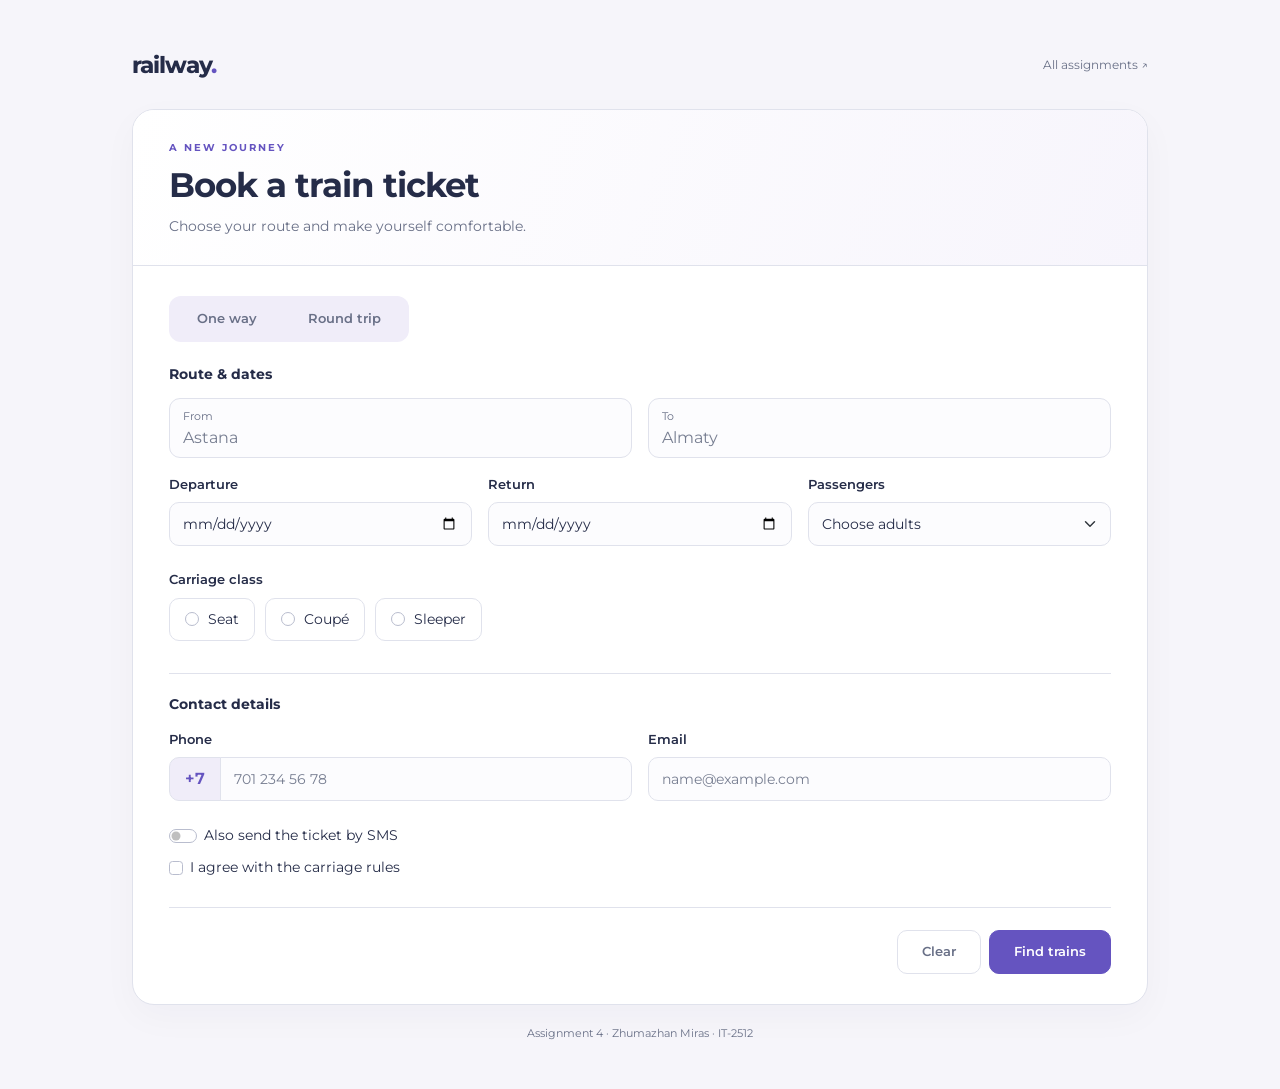
==== task1.html @ f0c6a9f0 "Add Web Technologies assignment 4 forms and report" ====
<!doctype html>
<html lang="en">
<head>
  <meta charset="utf-8">
  <meta name="viewport" content="width=device-width, initial-scale=1">
  <title>Book a train ticket</title>
  <link rel="stylesheet" href="assets/vendor/bootstrap.min.css">
  <link rel="stylesheet" href="style.css">
</head>
<body class="app-page train-page">
  <main class="container page-shell py-4 py-md-5">
    <nav class="page-nav" aria-label="Page navigation">
      <a class="brand" href="index.html">railway<span>.</span></a>
      <a href="index.html">All assignments <span aria-hidden="true">↗</span></a>
    </nav>
    <div class="ticket">
      <header class="ticket-header">
        <p class="eyebrow">A NEW JOURNEY</p>
        <h1>Book a train ticket</h1>
        <p class="heading-note">Choose your route and make yourself comfortable.</p>
      </header>
      <form class="ticket-form" action="/submit" method="post">
        <!-- Two radio inputs form one trip choice. -->
        <fieldset class="mb-4">
          <legend class="visually-hidden">Trip type</legend>
          <div class="btn-group trip-toggle">
            <input class="btn-check" type="radio" id="one-way" name="trip" value="one-way" required>
            <label class="btn" for="one-way">One way</label>
            <input class="btn-check" type="radio" id="round-trip" name="trip" value="round-trip" required>
            <label class="btn" for="round-trip">Round trip</label>
          </div>
        </fieldset>

        <h2 class="section-title">Route &amp; dates</h2>
        <!-- Bootstrap columns stack on phones. -->
        <div class="row g-3 mb-4">
          <div class="col-md-6">
            <div class="form-floating route-field">
              <input class="form-control" type="text" id="from" name="from" placeholder="Astana" required>
              <label for="from">From</label>
            </div>
          </div>
          <div class="col-md-6">
            <div class="form-floating route-field">
              <input class="form-control" type="text" id="to" name="to" placeholder="Almaty" required>
              <label for="to">To</label>
            </div>
          </div>
          <div class="col-md-4">
            <label class="form-label" for="departure">Departure</label>
            <input class="form-control" type="date" id="departure" name="departure" required>
          </div>
          <div class="col-md-4">
            <label class="form-label" for="return">Return</label>
            <input class="form-control" type="date" id="return" name="return">
          </div>
          <div class="col-md-4">
            <label class="form-label" for="passengers">Passengers</label>
            <select class="form-select" id="passengers" name="passengers" required>
              <option value="">Choose adults</option>
              <option value="1">1 adult</option>
              <option value="2">2 adults</option>
              <option value="3">3 adults</option>
              <option value="4">4 adults</option>
              <option value="5">5 adults</option>
              <option value="6">6 adults</option>
            </select>
          </div>
        </div>

        <fieldset class="mb-4 carriage-choices">
          <legend class="form-label">Carriage class</legend>
          <div class="form-check form-check-inline choice-option">
            <input class="form-check-input" type="radio" id="seat" name="carriage" value="seat" required>
            <label class="form-check-label" for="seat">Seat</label>
          </div>
          <div class="form-check form-check-inline choice-option">
            <input class="form-check-input" type="radio" id="coupe" name="carriage" value="coupe" required>
            <label class="form-check-label" for="coupe">Coupé</label>
          </div>
          <div class="form-check form-check-inline choice-option">
            <input class="form-check-input" type="radio" id="sleeper" name="carriage" value="sleeper" required>
            <label class="form-check-label" for="sleeper">Sleeper</label>
          </div>
        </fieldset>

        <h2 class="section-title section-divider">Contact details</h2>
        <div class="row g-3 mb-4">
          <div class="col-md-6">
            <label class="form-label" for="phone">Phone</label>
            <div class="input-group">
              <span class="input-group-text" id="phone-code">+7</span>
              <input class="form-control" type="tel" id="phone" name="phone" placeholder="701 234 56 78" autocomplete="tel" aria-describedby="phone-code" required>
            </div>
            <input type="hidden" name="phone_country_code" value="+7">
          </div>
          <div class="col-md-6">
            <label class="form-label" for="email">Email</label>
            <input class="form-control" type="email" id="email" name="email" placeholder="name@example.com" autocomplete="email" required>
          </div>
        </div>
        <div class="form-check form-switch mb-2">
          <input class="form-check-input" type="checkbox" role="switch" id="sms" name="sms" value="yes">
          <label class="form-check-label" for="sms">Also send the ticket by SMS</label>
        </div>
        <div class="form-check">
          <input class="form-check-input" type="checkbox" id="agreement" name="agreement" value="accepted" required>
          <label class="form-check-label" for="agreement">I agree with the carriage rules</label>
        </div>
        <!-- On phones flex-column-reverse puts Find trains above Clear. -->
        <div class="form-actions d-flex flex-column-reverse flex-md-row justify-content-md-end gap-2">
          <button class="btn btn-outline-secondary px-4" type="reset">Clear</button>
          <button class="btn btn-primary btn-find px-4" type="submit">Find trains</button>
        </div>
      </form>
    </div>
    <p class="page-footer">Assignment 4 · Zhumazhan Miras · IT-2512</p>
  </main>
</body>
</html>
---- style.css ----
@font-face {
  font-family: Montserrat;
  src: url('assets/fonts/Montserrat.ttf') format('truetype');
  font-weight: 100 900;
  font-display: swap;
}

/* Shared palette: navy text, lavender accents and a light background. */
:root {
  --ink: #252c48;
  --muted: #697087;
  --accent: #6554c0;
  --accent-dark: #5140a4;
  --soft: #f0edf9;
  --line: #e0e2ec;
}
.app-page { background: #f6f5fa; color: var(--ink); font-family: Montserrat, sans-serif; font-size: 14px; }
.page-shell { max-width: 1040px; }
a { color: var(--accent); text-underline-offset: 4px; }
.page-nav { display: flex; align-items: center; justify-content: space-between; gap: 16px; margin-bottom: 26px; font-size: 12px; }
.page-nav a { text-decoration: none; color: var(--muted); }
.page-nav a:hover { color: var(--accent); }
.page-nav .brand { color: var(--ink); font-size: 23px; font-weight: 750; letter-spacing: -1px; }
.brand span { color: var(--accent); }
.eyebrow { color: var(--accent); font-size: 10px; font-weight: 700; letter-spacing: 2px; margin-bottom: 10px; }
h1 { font-size: clamp(25px, 3.2vw, 34px); font-weight: 700; letter-spacing: -1px; margin-bottom: 10px; }
.page-heading { margin-bottom: 26px; }
.page-heading > p:last-child, .heading-note { color: var(--muted); line-height: 1.7; margin-bottom: 0; }
.page-footer { margin: 20px 0 0; color: var(--muted); text-align: center; font-size: 11px; }

/* One card and one set of controls for all three forms. */
.ticket, .form-panel { border: 1px solid var(--line); border-radius: 22px; background: #fff; box-shadow: 0 12px 36px #252c4808; }
.ticket { overflow: hidden; }
.ticket-header { padding: 30px 36px 26px; border-bottom: 1px solid var(--line); background: linear-gradient(110deg, #fff, #f7f5fc); }
.ticket-form, .form-panel { padding: 30px 36px; }
.form-label { font-size: 13px; font-weight: 600; margin-bottom: 8px; }
legend.form-label { float: none; width: auto; }
.form-control, .form-select { min-height: 44px; border-color: var(--line); border-radius: 10px; background-color: #fcfcfe; color: var(--ink); font-size: 14px; padding: 10px 13px; }
.form-control::placeholder { color: #777e91; opacity: 1; }
.form-control:focus, .form-select:focus { border-color: var(--accent); box-shadow: 0 0 0 3px #6554c016; background: #fff; }
.form-text { color: var(--muted); font-size: 11px; line-height: 1.6; }
.form-check-input { border-color: #b9bdce; }
.form-check-input:checked { background-color: var(--accent); border-color: var(--accent); }
.form-check-input:focus { border-color: var(--accent); box-shadow: 0 0 0 3px #6554c020; }
.form-check-label { cursor: pointer; }
.section-title { font-size: 14px; font-weight: 700; margin: 4px 0 16px; }
.section-divider { padding-top: 22px; border-top: 1px solid var(--line); }
.input-group-text { background: var(--soft); color: var(--accent); border-color: var(--line); border-radius: 10px 0 0 10px; font-weight: 650; padding-inline: 15px; }
.input-group > .form-control { border-radius: 0 10px 10px 0; }
.form-actions { margin-top: 26px; padding-top: 22px; border-top: 1px solid var(--line); }
.btn { border-radius: 10px; font-size: 13px; font-weight: 600; padding: 11px 22px; }
.btn-primary { --bs-btn-bg: var(--accent); --bs-btn-border-color: var(--accent); --bs-btn-hover-bg: var(--accent-dark); --bs-btn-hover-border-color: var(--accent-dark); --bs-btn-active-bg: var(--accent-dark); --bs-btn-active-border-color: var(--accent-dark); }
.btn-outline-secondary { --bs-btn-color: var(--muted); --bs-btn-border-color: var(--line); --bs-btn-hover-bg: var(--soft); --bs-btn-hover-color: var(--ink); --bs-btn-hover-border-color: #c7c1df; }

/* Trip and carriage choices still use native radio inputs. */
.trip-toggle { padding: 4px; background: var(--soft); border-radius: 12px; gap: 4px; }
.trip-toggle .btn { border: 0; color: var(--muted); border-radius: 9px !important; padding: 9px 24px; font-weight: 600; }
.trip-toggle .btn-check:checked + .btn { background: #fff; color: var(--accent); box-shadow: 0 2px 6px #252c4810; }
.choice-option { display: inline-flex; align-items: center; gap: 9px; padding: 10px 15px; margin: 0 6px 8px 0; border: 1px solid var(--line); border-radius: 10px; }
.choice-option .form-check-input { float: none; margin: 0; }
.choice-option:has(input:checked) { border-color: #b5a9e4; background: var(--soft); }

/* Put route labels above the text, inside the border, without absolute positioning. */
.route-field { display: flex; flex-direction: column-reverse; padding: 9px 13px; border: 1px solid var(--line); border-radius: 11px; background: #fcfcfe; }
.route-field.form-floating > label { position: static; height: auto; padding: 0; border: 0; font-size: 11px; }
.route-field.form-floating > .form-control { height: auto; min-height: 0; padding: 3px 0 0; border: 0; border-radius: 0; background: transparent; font-size: 16px; }
.route-field.form-floating > .form-control ~ label { transform: none; color: var(--muted); }
.route-field.form-floating > label::after { content: none; }
.route-field.form-floating > .form-control::placeholder { color: #777e91; }
.route-field:focus-within { border-color: var(--accent); box-shadow: 0 0 0 3px #6554c016; }
.route-field .form-control:focus { box-shadow: none; }

/* Native validation: no error messages on the first page load. */
input:user-invalid, select:user-invalid, textarea:user-invalid { border-color: #dc3545; }
input:user-invalid ~ .invalid-feedback,
select:user-invalid ~ .invalid-feedback,
textarea:user-invalid ~ .invalid-feedback,
.experience-group:has(input:user-invalid) > .invalid-feedback { display: block; }
:focus-visible, .btn-check:focus-visible + .btn { outline: 3px solid var(--accent); outline-offset: 3px; }

/* Compact overview page. */
.task-card { display: flex; flex-direction: column; height: 100%; border: 1px solid var(--line); border-radius: 18px; background: white; padding: 26px; text-decoration: none; color: var(--ink); }
.task-card:hover { border-color: #b5a9e4; background: #fdfcff; }
.task-number { color: var(--accent); font-size: 11px; font-weight: 700; margin-bottom: 26px; }
.task-card h2 { font-size: 19px; font-weight: 650; margin-bottom: 12px; }
.task-card p { color: var(--muted); line-height: 1.7; font-size: 12px; }
.task-arrow { color: var(--accent); font-size: 12px; font-weight: 600; margin-top: auto; padding-top: 20px; }

@media (max-width: 767px) {
  .page-nav { margin-bottom: 18px; }
  .ticket-header, .ticket-form, .form-panel { padding: 24px 20px; }
  .ticket, .form-panel { border-radius: 17px; }
  .trip-toggle { display: flex; }
  .trip-toggle .btn { padding-inline: 14px; }
  .form-control, .form-select { font-size: 16px; }
  .choice-option { padding: 9px 11px; gap: 7px; font-size: 12px; }
  .page-footer { font-size: 10px; }
}
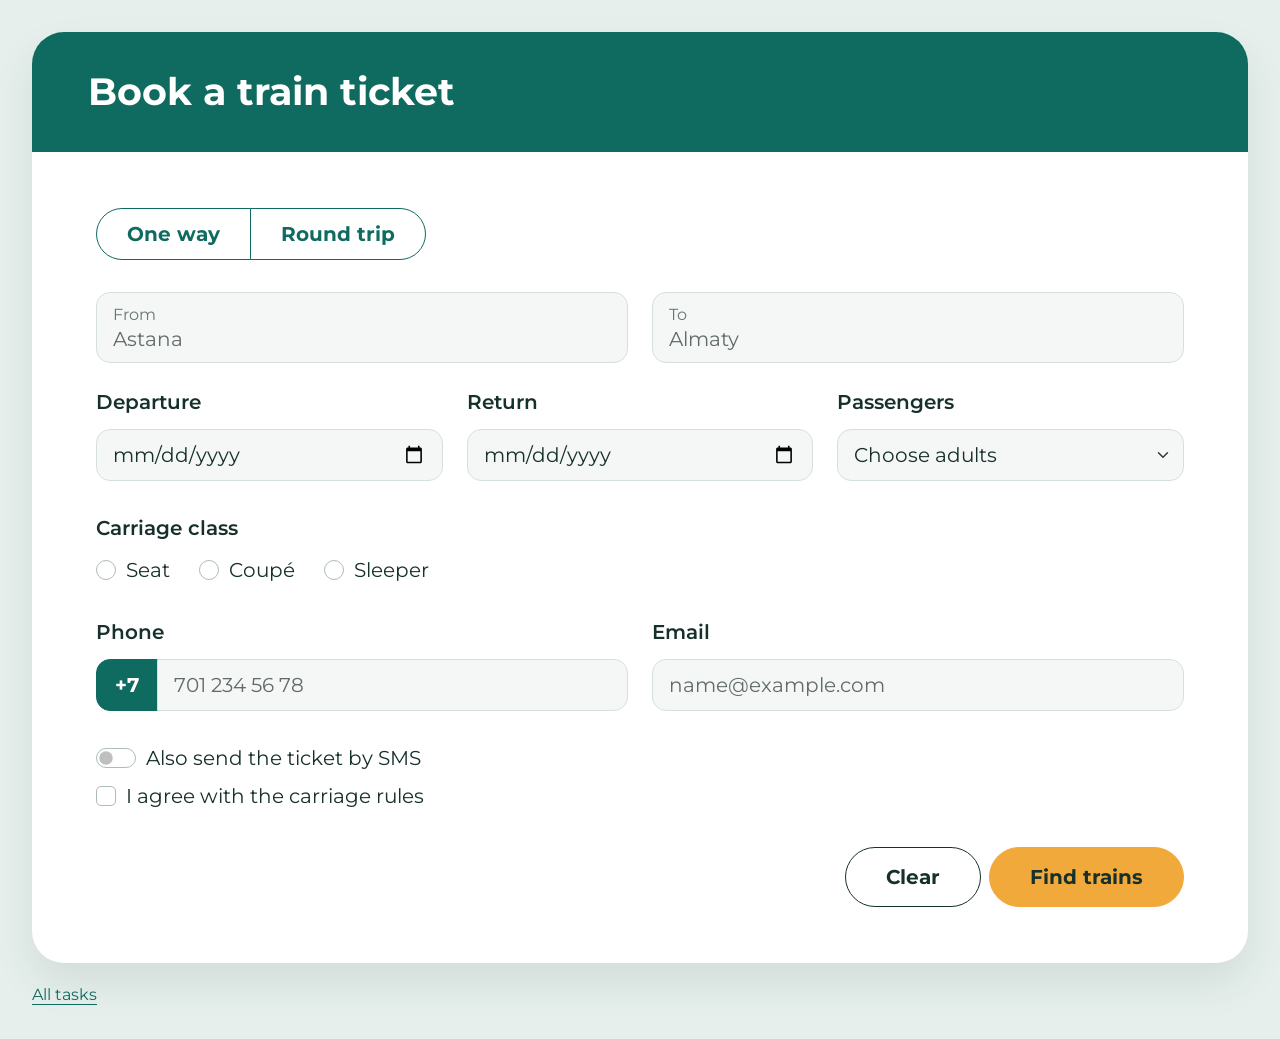
==== commit b426fa6d: "Match train ticket form to assignment reference design" ====
--- a/task1.html
+++ b/task1.html
@@ -8,16 +8,10 @@
   <link rel="stylesheet" href="style.css">
 </head>
 <body class="app-page train-page">
-  <main class="container page-shell py-4 py-md-5">
-    <nav class="page-nav" aria-label="Page navigation">
-      <a class="brand" href="index.html">railway<span>.</span></a>
-      <a href="index.html">All assignments <span aria-hidden="true">↗</span></a>
-    </nav>
+  <main class="container page-shell">
     <div class="ticket">
       <header class="ticket-header">
-        <p class="eyebrow">A NEW JOURNEY</p>
         <h1>Book a train ticket</h1>
-        <p class="heading-note">Choose your route and make yourself comfortable.</p>
       </header>
       <form class="ticket-form" action="/submit" method="post">
         <!-- Two radio inputs form one trip choice. -->
@@ -31,7 +25,6 @@
           </div>
         </fieldset>
 
-        <h2 class="section-title">Route &amp; dates</h2>
         <!-- Bootstrap columns stack on phones. -->
         <div class="row g-3 mb-4">
           <div class="col-md-6">
@@ -70,21 +63,20 @@
 
         <fieldset class="mb-4 carriage-choices">
           <legend class="form-label">Carriage class</legend>
-          <div class="form-check form-check-inline choice-option">
+          <div class="form-check form-check-inline">
             <input class="form-check-input" type="radio" id="seat" name="carriage" value="seat" required>
             <label class="form-check-label" for="seat">Seat</label>
           </div>
-          <div class="form-check form-check-inline choice-option">
+          <div class="form-check form-check-inline">
             <input class="form-check-input" type="radio" id="coupe" name="carriage" value="coupe" required>
             <label class="form-check-label" for="coupe">Coupé</label>
           </div>
-          <div class="form-check form-check-inline choice-option">
+          <div class="form-check form-check-inline">
             <input class="form-check-input" type="radio" id="sleeper" name="carriage" value="sleeper" required>
             <label class="form-check-label" for="sleeper">Sleeper</label>
           </div>
         </fieldset>
 
-        <h2 class="section-title section-divider">Contact details</h2>
         <div class="row g-3 mb-4">
           <div class="col-md-6">
             <label class="form-label" for="phone">Phone</label>
@@ -114,7 +106,7 @@
         </div>
       </form>
     </div>
-    <p class="page-footer">Assignment 4 · Zhumazhan Miras · IT-2512</p>
+    <p class="page-footer"><a href="index.html">All tasks</a></p>
   </main>
 </body>
 </html>
--- a/style.css
+++ b/style.css
@@ -28,11 +28,8 @@
 .page-heading > p:last-child, .heading-note { color: var(--muted); line-height: 1.7; margin-bottom: 0; }
 .page-footer { margin: 20px 0 0; color: var(--muted); text-align: center; font-size: 11px; }
 
-/* One card and one set of controls for all three forms. */
-.ticket, .form-panel { border: 1px solid var(--line); border-radius: 22px; background: #fff; box-shadow: 0 12px 36px #252c4808; }
-.ticket { overflow: hidden; }
-.ticket-header { padding: 30px 36px 26px; border-bottom: 1px solid var(--line); background: linear-gradient(110deg, #fff, #f7f5fc); }
-.ticket-form, .form-panel { padding: 30px 36px; }
+/* Shared controls for the registration and reservation forms. */
+.form-panel { border: 1px solid var(--line); border-radius: 22px; background: #fff; box-shadow: 0 12px 36px #252c4808; padding: 30px 36px; }
 .form-label { font-size: 13px; font-weight: 600; margin-bottom: 8px; }
 legend.form-label { float: none; width: auto; }
 .form-control, .form-select { min-height: 44px; border-color: var(--line); border-radius: 10px; background-color: #fcfcfe; color: var(--ink); font-size: 14px; padding: 10px 13px; }
@@ -52,24 +49,6 @@
 .btn-primary { --bs-btn-bg: var(--accent); --bs-btn-border-color: var(--accent); --bs-btn-hover-bg: var(--accent-dark); --bs-btn-hover-border-color: var(--accent-dark); --bs-btn-active-bg: var(--accent-dark); --bs-btn-active-border-color: var(--accent-dark); }
 .btn-outline-secondary { --bs-btn-color: var(--muted); --bs-btn-border-color: var(--line); --bs-btn-hover-bg: var(--soft); --bs-btn-hover-color: var(--ink); --bs-btn-hover-border-color: #c7c1df; }
 
-/* Trip and carriage choices still use native radio inputs. */
-.trip-toggle { padding: 4px; background: var(--soft); border-radius: 12px; gap: 4px; }
-.trip-toggle .btn { border: 0; color: var(--muted); border-radius: 9px !important; padding: 9px 24px; font-weight: 600; }
-.trip-toggle .btn-check:checked + .btn { background: #fff; color: var(--accent); box-shadow: 0 2px 6px #252c4810; }
-.choice-option { display: inline-flex; align-items: center; gap: 9px; padding: 10px 15px; margin: 0 6px 8px 0; border: 1px solid var(--line); border-radius: 10px; }
-.choice-option .form-check-input { float: none; margin: 0; }
-.choice-option:has(input:checked) { border-color: #b5a9e4; background: var(--soft); }
-
-/* Put route labels above the text, inside the border, without absolute positioning. */
-.route-field { display: flex; flex-direction: column-reverse; padding: 9px 13px; border: 1px solid var(--line); border-radius: 11px; background: #fcfcfe; }
-.route-field.form-floating > label { position: static; height: auto; padding: 0; border: 0; font-size: 11px; }
-.route-field.form-floating > .form-control { height: auto; min-height: 0; padding: 3px 0 0; border: 0; border-radius: 0; background: transparent; font-size: 16px; }
-.route-field.form-floating > .form-control ~ label { transform: none; color: var(--muted); }
-.route-field.form-floating > label::after { content: none; }
-.route-field.form-floating > .form-control::placeholder { color: #777e91; }
-.route-field:focus-within { border-color: var(--accent); box-shadow: 0 0 0 3px #6554c016; }
-.route-field .form-control:focus { box-shadow: none; }
-
 /* Native validation: no error messages on the first page load. */
 input:user-invalid, select:user-invalid, textarea:user-invalid { border-color: #dc3545; }
 input:user-invalid ~ .invalid-feedback,
@@ -88,11 +67,74 @@
 
 @media (max-width: 767px) {
   .page-nav { margin-bottom: 18px; }
-  .ticket-header, .ticket-form, .form-panel { padding: 24px 20px; }
-  .ticket, .form-panel { border-radius: 17px; }
-  .trip-toggle { display: flex; }
-  .trip-toggle .btn { padding-inline: 14px; }
+  .form-panel { padding: 24px 20px; border-radius: 17px; }
   .form-control, .form-select { font-size: 16px; }
-  .choice-option { padding: 9px 11px; gap: 7px; font-size: 12px; }
   .page-footer { font-size: 10px; }
 }
+
+/* Task 1 follows the green-and-yellow reference in the assignment. */
+.train-page { --ink: #16302b; --accent: #0f6b5f; --line: #d5e0dc; background: #e6efec; font-size: 20px; }
+.train-page .page-shell { max-width: 1280px; padding: 32px; }
+.train-page .ticket { overflow: hidden; border-radius: 32px; background: #fff; box-shadow: 0 20px 40px #16302b18; }
+.train-page .ticket-header { padding: 36px 56px; background: var(--accent); color: #fff; }
+.train-page h1 { margin: 0; font-size: 38px; line-height: 1.25; font-weight: 700; letter-spacing: 0; }
+.train-page .ticket-form { padding: 56px 64px; }
+.train-page .ticket-form > .mb-4 { margin-bottom: 32px !important; }
+.train-page .row { --bs-gutter-x: 24px; --bs-gutter-y: 24px; }
+.train-page .form-label { font-size: 20px; margin-bottom: 12px; }
+.train-page .form-control, .train-page .form-select { min-height: 52px; padding: 10px 16px; border-radius: 14px; background-color: #f4f7f5; font-size: 20px; }
+.train-page .form-control::placeholder { color: #626b68; }
+.train-page .form-control:focus, .train-page .form-select:focus { border-color: var(--accent); box-shadow: 0 0 0 3px #0f6b5f20; }
+.train-page .form-check-input { border-color: #acbdb6; }
+.train-page .form-check-input:focus { border-color: var(--accent); box-shadow: 0 0 0 3px #0f6b5f20; }
+.train-page .carriage-choices .form-check-inline { margin-right: 24px; margin-bottom: 0; }
+.train-page .carriage-choices .form-check-inline:last-child { margin-right: 0; }
+.train-page .input-group-text { padding-inline: 18px; border-color: var(--accent); border-radius: 14px 0 0 14px; background: var(--accent); color: #fff; font-size: 20px; font-weight: 700; }
+.train-page .input-group > .form-control { border-radius: 0 14px 14px 0; }
+.train-page .form-actions { margin-top: 36px; padding-top: 0; border: 0; }
+.train-page .btn { border-radius: 100px; font-size: 20px; font-weight: 700; padding: 14px 32px; }
+.train-page .btn-primary { --bs-btn-color: #16302b; --bs-btn-bg: #f2a93b; --bs-btn-border-color: #f2a93b; --bs-btn-hover-color: #16302b; --bs-btn-hover-bg: #e99c2c; --bs-btn-hover-border-color: #e99c2c; --bs-btn-active-color: #16302b; --bs-btn-active-bg: #df9326; --bs-btn-active-border-color: #df9326; }
+.train-page .btn-outline-secondary { --bs-btn-color: #16302b; --bs-btn-border-color: #16302b; --bs-btn-hover-bg: #e6efec; --bs-btn-hover-color: #16302b; --bs-btn-hover-border-color: #16302b; --bs-btn-active-bg: #d5e0dc; --bs-btn-active-color: #16302b; --bs-btn-active-border-color: #16302b; }
+.train-page .form-actions .btn { padding-inline: 40px !important; }
+.train-page .page-footer { margin-top: 20px; text-align: left; font-size: 16px; }
+
+/* The segmented trip selector and carriage controls are native radio inputs. */
+.train-page .trip-toggle .btn { padding: 10px 30px; border: 1px solid var(--accent); border-radius: 0; color: var(--accent); background: #fff; }
+.train-page .trip-toggle .btn:first-of-type { border-radius: 100px 0 0 100px; }
+.train-page .trip-toggle .btn:last-of-type { border-radius: 0 100px 100px 0; }
+.train-page .trip-toggle .btn-check:checked + .btn { background: var(--accent); color: #fff; }
+
+/* Keep the route labels in normal flow, above the input inside its border. */
+.train-page .route-field { display: flex; flex-direction: column-reverse; padding: 10px 16px; border: 1px solid var(--line); border-radius: 14px; background: #f4f7f5; }
+.train-page .route-field.form-floating > label { position: static; height: auto; padding: 0; border: 0; font-size: 16px; }
+.train-page .route-field.form-floating > .form-control { height: auto; min-height: 0; padding: 0; border: 0; border-radius: 0; background: transparent; font-size: 20px; }
+.train-page .route-field.form-floating > .form-control ~ label { transform: none; color: #687770; }
+.train-page .route-field.form-floating > label::after { content: none; }
+.train-page .route-field.form-floating > .form-control::placeholder { color: #626b68; }
+.train-page .route-field:focus-within { border-color: var(--accent); box-shadow: 0 0 0 3px #0f6b5f20; }
+.train-page .route-field .form-control:focus { box-shadow: none; }
+.train-page .route-field:has(input:user-invalid), .train-page input:user-invalid, .train-page select:user-invalid { border-color: #dc3545; }
+
+@media (max-width: 767px) {
+  .train-page { font-size: 16px; }
+  .train-page .page-shell { padding: 12px; }
+  .train-page .ticket { border-radius: 24px; }
+  .train-page .ticket-header { padding: 22px 20px; }
+  .train-page h1 { font-size: 22px; }
+  .train-page .ticket-form { padding: 24px; }
+  .train-page .ticket-form > .mb-4 { margin-bottom: 24px !important; }
+  .train-page .row { --bs-gutter-x: 16px; --bs-gutter-y: 16px; }
+  .train-page .form-label { font-size: 16px; margin-bottom: 8px; }
+  .train-page .form-control, .train-page .form-select { min-height: 40px; padding: 7px 12px; border-radius: 12px; font-size: 16px; }
+  .train-page .input-group-text { padding-inline: 12px; border-radius: 12px 0 0 12px; font-size: 16px; }
+  .train-page .input-group > .form-control { border-radius: 0 12px 12px 0; }
+  .train-page .carriage-choices .form-check-inline { margin-right: 12px; }
+  .train-page .btn { padding: 12px 20px; font-size: 16px; }
+  .train-page .trip-toggle { display: flex; }
+  .train-page .trip-toggle .btn { flex: 1; padding: 9px 12px; }
+  .train-page .route-field { padding: 8px 12px; border-radius: 12px; }
+  .train-page .route-field.form-floating > label { font-size: 14px; }
+  .train-page .route-field.form-floating > .form-control { font-size: 16px; }
+  .train-page .form-actions { margin-top: 28px; }
+  .train-page .page-footer { margin-top: 16px; font-size: 14px; }
+}
